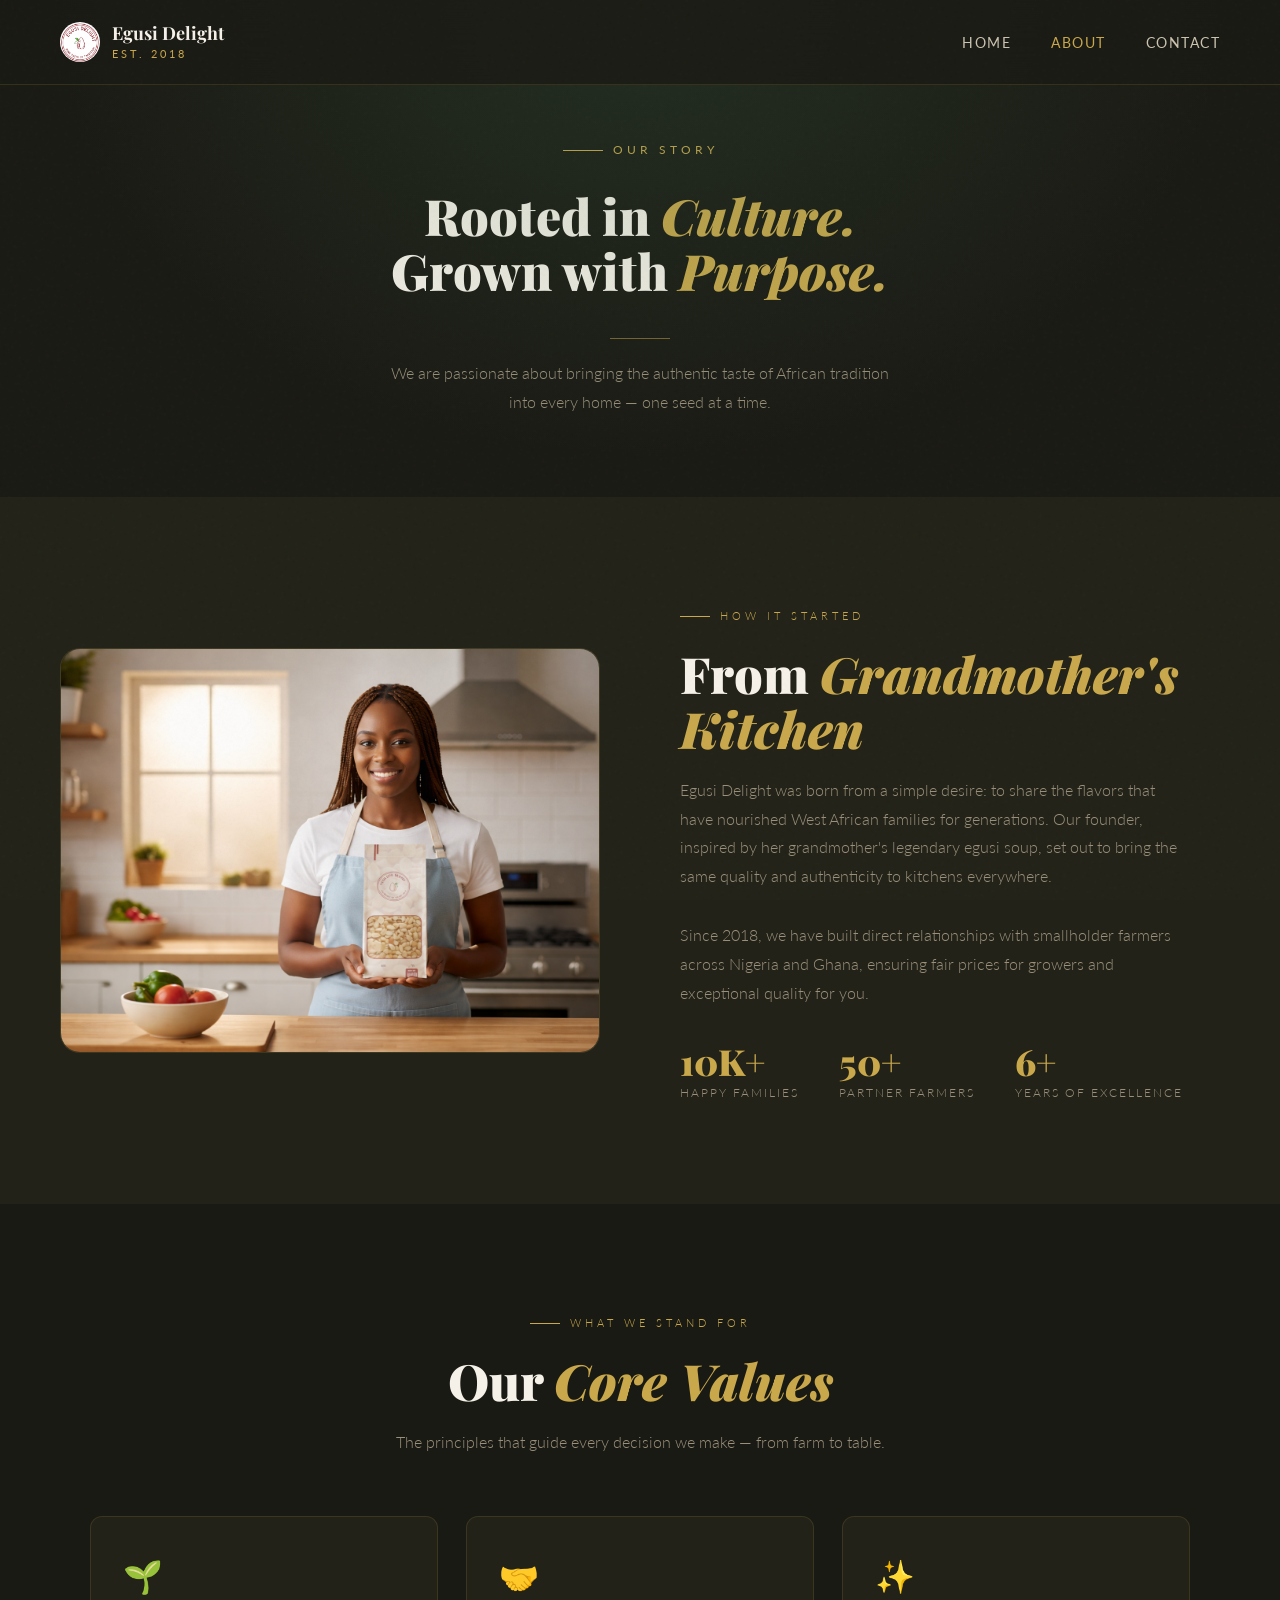
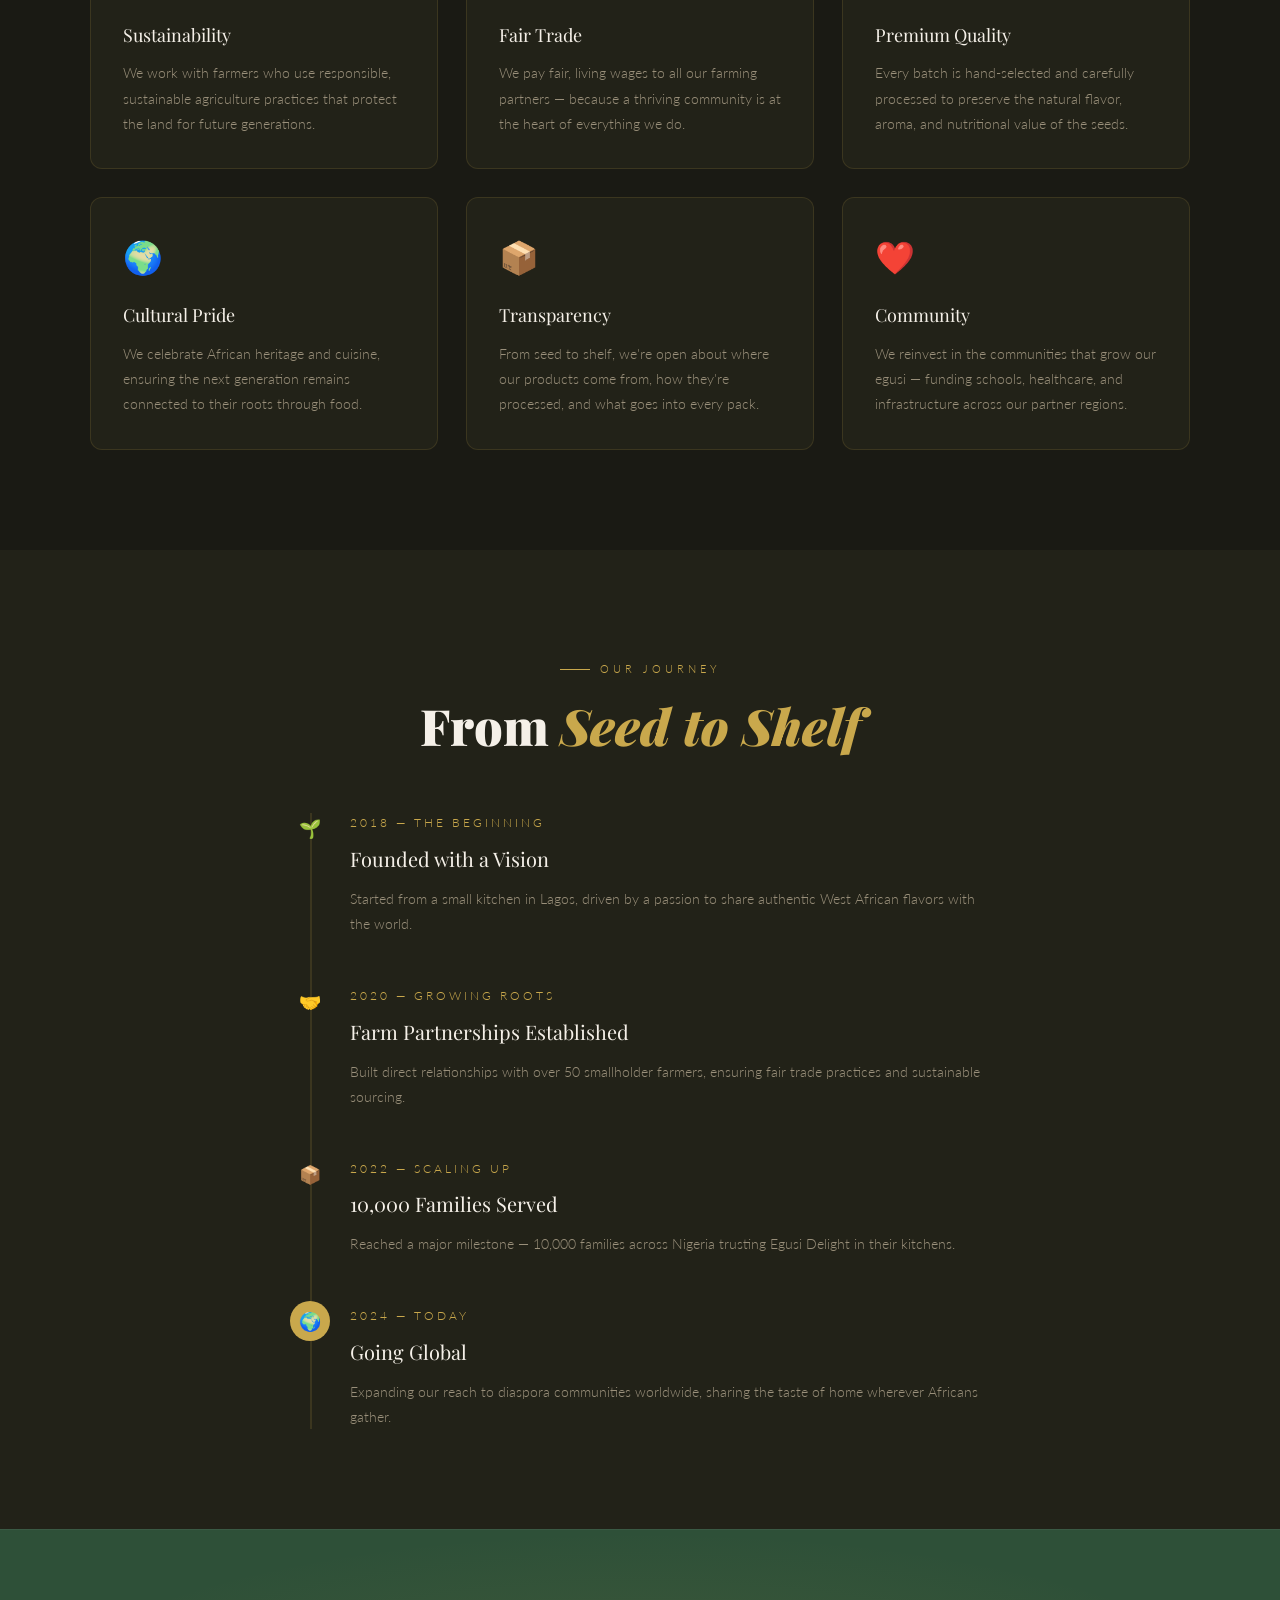
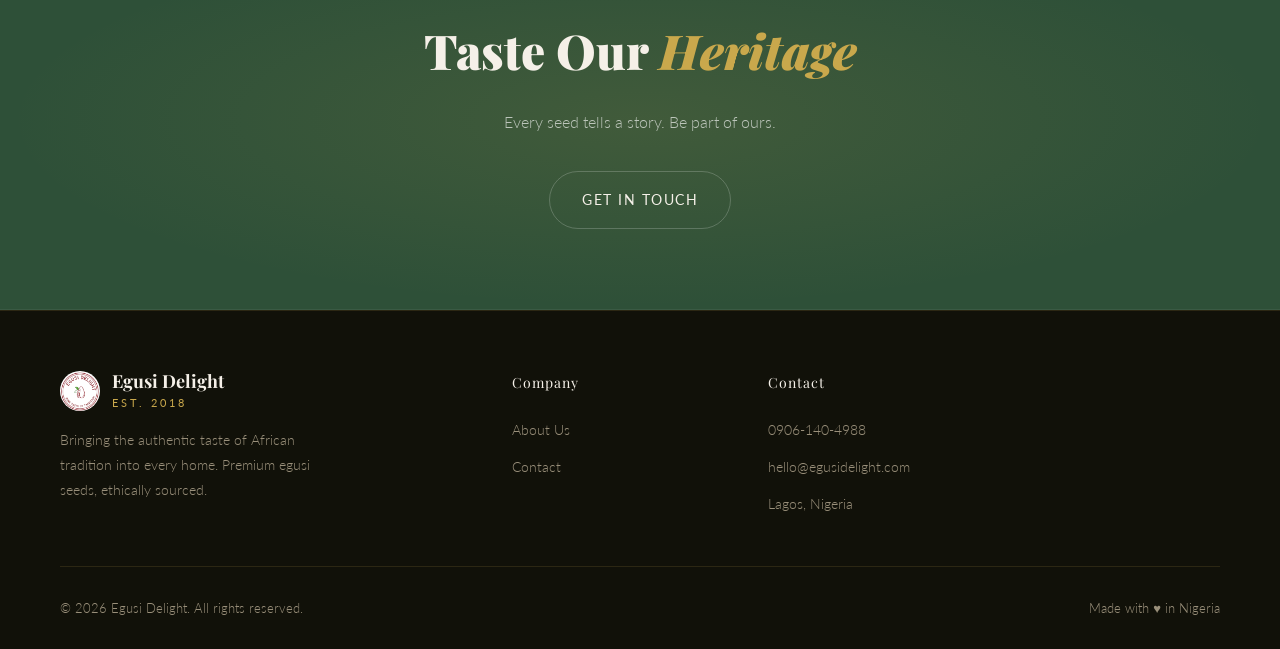
==== aboutUs.html @ 65bb6f56 "chore: first commit" ====
<!doctype html>
<html lang="en">
  <head>
    <meta charset="UTF-8" />
    <meta name="viewport" content="width=device-width, initial-scale=1.0" />
    <title>About Us — Egusi Delight</title>
    <link rel="icon" href="favicon.png" type="favicon.png" />
    <link rel="stylesheet" href="styles.css" />
  </head>
  <body>
    <!-- NAV -->
    <nav>
      <a href="index.html" class="nav-logo">
        <div class="nav-logo-icon"><img src="logo.png" alt="" /></div>
        <div class="nav-logo-text">
          Egusi Delight
          <span>Est. 2018</span>
        </div>
      </a>

      <ul class="nav-links">
        <li><a href="index.html">Home</a></li>
        <li><a href="aboutUs.html" class="active">About</a></li>
        <li><a href="#" data-contact>Contact</a></li>
      </ul>
    </nav>

    <!-- PAGE HERO -->
    <section class="page-hero">
      <div class="hero-eyebrow" style="justify-content: center">Our Story</div>
      <h1 class="section-title" style="text-align: center; max-width: 650px">
        Rooted in <em>Culture.</em><br />Grown with <em>Purpose.</em>
      </h1>
      <div class="divider"></div>
      <p class="section-desc" style="text-align: center; margin: 0 auto">
        We are passionate about bringing the authentic taste of African
        tradition into every home — one seed at a time.
      </p>
    </section>

    <!-- STORY SECTION -->
    <section class="about-strip" style="background: var(--bg2)">
      <div class="about-strip-img reveal">
        <img
          src="website-image.png"
          alt="Our Founder"
          onerror="this.parentNode.innerHTML = '👩🏾‍🌾'"
        />
      </div>
      <div class="about-strip-text reveal reveal-delay-1">
        <div class="section-eyebrow">How It Started</div>
        <h2 class="section-title">From <em>Grandmother's Kitchen</em></h2>
        <p class="section-desc">
          Egusi Delight was born from a simple desire: to share the flavors that
          have nourished West African families for generations. Our founder,
          inspired by her grandmother's legendary egusi soup, set out to bring
          the same quality and authenticity to kitchens everywhere.
        </p>
        <p class="section-desc" style="margin-top: 16px">
          Since 2018, we have built direct relationships with smallholder
          farmers across Nigeria and Ghana, ensuring fair prices for growers and
          exceptional quality for you.
        </p>
        <div class="stats-row" style="margin-top: 36px">
          <div class="stat">
            <div class="stat-num">10K+</div>
            <div class="stat-label">Happy Families</div>
          </div>
          <div class="stat">
            <div class="stat-num">50+</div>
            <div class="stat-label">Partner Farmers</div>
          </div>
          <div class="stat">
            <div class="stat-num">6+</div>
            <div class="stat-label">Years of Excellence</div>
          </div>
        </div>
      </div>
    </section>

    <!-- VALUES -->
    <section style="background: var(--bg)">
      <div style="text-align: center; margin-bottom: 60px" class="reveal">
        <div class="section-eyebrow" style="justify-content: center">
          What We Stand For
        </div>
        <h2 class="section-title">Our <em>Core Values</em></h2>
        <p class="section-desc" style="margin: 0 auto">
          The principles that guide every decision we make — from farm to table.
        </p>
      </div>

      <div class="values-grid" style="max-width: 1100px; margin: 0 auto">
        <div class="value-card reveal">
          <div class="value-icon">🌱</div>
          <div class="value-title">Sustainability</div>
          <p class="value-desc">
            We work with farmers who use responsible, sustainable agriculture
            practices that protect the land for future generations.
          </p>
        </div>
        <div class="value-card reveal reveal-delay-1">
          <div class="value-icon">🤝</div>
          <div class="value-title">Fair Trade</div>
          <p class="value-desc">
            We pay fair, living wages to all our farming partners — because a
            thriving community is at the heart of everything we do.
          </p>
        </div>
        <div class="value-card reveal reveal-delay-2">
          <div class="value-icon">✨</div>
          <div class="value-title">Premium Quality</div>
          <p class="value-desc">
            Every batch is hand-selected and carefully processed to preserve the
            natural flavor, aroma, and nutritional value of the seeds.
          </p>
        </div>
        <div class="value-card reveal reveal-delay-3">
          <div class="value-icon">🌍</div>
          <div class="value-title">Cultural Pride</div>
          <p class="value-desc">
            We celebrate African heritage and cuisine, ensuring the next
            generation remains connected to their roots through food.
          </p>
        </div>
        <div class="value-card reveal reveal-delay-1">
          <div class="value-icon">📦</div>
          <div class="value-title">Transparency</div>
          <p class="value-desc">
            From seed to shelf, we're open about where our products come from,
            how they're processed, and what goes into every pack.
          </p>
        </div>
        <div class="value-card reveal reveal-delay-2">
          <div class="value-icon">❤️</div>
          <div class="value-title">Community</div>
          <p class="value-desc">
            We reinvest in the communities that grow our egusi — funding
            schools, healthcare, and infrastructure across our partner regions.
          </p>
        </div>
      </div>
    </section>

    <!-- JOURNEY TIMELINE -->
    <section style="background: var(--bg2)">
      <div style="text-align: center; margin-bottom: 60px" class="reveal">
        <div class="section-eyebrow" style="justify-content: center">
          Our Journey
        </div>
        <h2 class="section-title">From <em>Seed to Shelf</em></h2>
      </div>

      <div style="max-width: 700px; margin: 0 auto; position: relative">
        <div
          style="
            position: absolute;
            left: 0;
            top: 0;
            bottom: 0;
            width: 2px;
            background: var(--border);
            left: 20px;
          "
        ></div>

        <div style="padding-left: 60px; margin-bottom: 50px" class="reveal">
          <div
            style="
              width: 40px;
              height: 40px;
              background: var(--green);
              border-radius: 50%;
              display: flex;
              align-items: center;
              justify-content: center;
              position: absolute;
              left: 0;
              margin-top: -5px;
              font-size: 18px;
            "
          >
            🌱
          </div>
          <div
            style="
              color: var(--gold);
              font-size: 12px;
              letter-spacing: 3px;
              text-transform: uppercase;
              margin-bottom: 8px;
            "
          >
            2018 — The Beginning
          </div>
          <div
            style="
              font-family: &quot;Playfair Display&quot;, serif;
              font-size: 20px;
              color: var(--cream);
              margin-bottom: 10px;
            "
          >
            Founded with a Vision
          </div>
          <p
            style="color: var(--text-muted); font-size: 14px; line-height: 1.8"
          >
            Started from a small kitchen in Lagos, driven by a passion to share
            authentic West African flavors with the world.
          </p>
        </div>

        <div
          style="padding-left: 60px; margin-bottom: 50px"
          class="reveal reveal-delay-1"
        >
          <div
            style="
              width: 40px;
              height: 40px;
              background: var(--green);
              border-radius: 50%;
              display: flex;
              align-items: center;
              justify-content: center;
              position: absolute;
              left: 0;
              margin-top: -5px;
              font-size: 18px;
            "
          >
            🤝
          </div>
          <div
            style="
              color: var(--gold);
              font-size: 12px;
              letter-spacing: 3px;
              text-transform: uppercase;
              margin-bottom: 8px;
            "
          >
            2020 — Growing Roots
          </div>
          <div
            style="
              font-family: &quot;Playfair Display&quot;, serif;
              font-size: 20px;
              color: var(--cream);
              margin-bottom: 10px;
            "
          >
            Farm Partnerships Established
          </div>
          <p
            style="color: var(--text-muted); font-size: 14px; line-height: 1.8"
          >
            Built direct relationships with over 50 smallholder farmers,
            ensuring fair trade practices and sustainable sourcing.
          </p>
        </div>

        <div
          style="padding-left: 60px; margin-bottom: 50px"
          class="reveal reveal-delay-2"
        >
          <div
            style="
              width: 40px;
              height: 40px;
              background: var(--green);
              border-radius: 50%;
              display: flex;
              align-items: center;
              justify-content: center;
              position: absolute;
              left: 0;
              margin-top: -5px;
              font-size: 18px;
            "
          >
            📦
          </div>
          <div
            style="
              color: var(--gold);
              font-size: 12px;
              letter-spacing: 3px;
              text-transform: uppercase;
              margin-bottom: 8px;
            "
          >
            2022 — Scaling Up
          </div>
          <div
            style="
              font-family: &quot;Playfair Display&quot;, serif;
              font-size: 20px;
              color: var(--cream);
              margin-bottom: 10px;
            "
          >
            10,000 Families Served
          </div>
          <p
            style="color: var(--text-muted); font-size: 14px; line-height: 1.8"
          >
            Reached a major milestone — 10,000 families across Nigeria trusting
            Egusi Delight in their kitchens.
          </p>
        </div>

        <div style="padding-left: 60px" class="reveal reveal-delay-3">
          <div
            style="
              width: 40px;
              height: 40px;
              background: var(--gold);
              border-radius: 50%;
              display: flex;
              align-items: center;
              justify-content: center;
              position: absolute;
              left: 0;
              margin-top: -5px;
              font-size: 18px;
            "
          >
            🌍
          </div>
          <div
            style="
              color: var(--gold);
              font-size: 12px;
              letter-spacing: 3px;
              text-transform: uppercase;
              margin-bottom: 8px;
            "
          >
            2024 — Today
          </div>
          <div
            style="
              font-family: &quot;Playfair Display&quot;, serif;
              font-size: 20px;
              color: var(--cream);
              margin-bottom: 10px;
            "
          >
            Going Global
          </div>
          <p
            style="color: var(--text-muted); font-size: 14px; line-height: 1.8"
          >
            Expanding our reach to diaspora communities worldwide, sharing the
            taste of home wherever Africans gather.
          </p>
        </div>
      </div>
    </section>

    <!-- CTA BANNER -->
    <section class="cta-banner">
      <h2>
        Taste Our
        <em style="font-style: italic; color: var(--gold)">Heritage</em>
      </h2>
      <p>Every seed tells a story. Be part of ours.</p>
      <div class="hero-cta">
        <a href="#" class="btn-secondary" data-contact>Get in Touch</a>
      </div>
    </section>

    <!-- FOOTER -->
    <footer>
      <div class="footer-grid">
        <div>
          <div
            class="nav-logo"
            style="
              text-decoration: none;
              display: flex;
              align-items: center;
              gap: 12px;
            "
          >
            <div class="nav-logo-icon"><img src="logo.png" alt="" /></div>
            <div class="nav-logo-text">
              Egusi Delight
              <span>Est. 2018</span>
            </div>
          </div>
          <p class="footer-brand-desc">
            Bringing the authentic taste of African tradition into every home.
            Premium egusi seeds, ethically sourced.
          </p>
        </div>
        <div>
          <div class="footer-heading">Company</div>
          <ul class="footer-links">
            <li><a href="aboutUs.html">About Us</a></li>
            <li><a href="#" data-contact>Contact</a></li>
          </ul>
        </div>
        <div>
          <div class="footer-heading">Contact</div>
          <ul class="footer-links">
            <li><a href="tel:0800000000">0906-140-4988</a></li>
            <li>
              <a href="mailto:hello@egusidelight.com">hello@egusidelight.com</a>
            </li>
            <li><a href="#">Lagos, Nigeria</a></li>
          </ul>
        </div>
      </div>
      <div class="footer-bottom">
        <span
          >© <span id="year"></span> Egusi Delight. All rights reserved.</span
        >
        <span>Made with ♥ in Nigeria</span>
      </div>
    </footer>

    <!-- CONTACT MODAL -->
    <div class="modal-overlay" id="contactModal">
      <div
        class="modal"
        role="dialog"
        aria-modal="true"
        aria-labelledby="modalTitle"
      >
        <button class="modal-close" id="modalClose" aria-label="Close">
          ✕
        </button>
        <form id="contactForm">
          <div class="modal-eyebrow">Get in Touch</div>
          <h2 id="modalTitle">Send Us a Message</h2>
          <p class="modal-sub">
            We'd love to hear from you. Fill out the form and we'll get back to
            you shortly.
          </p>

          <div class="form-row">
            <div class="form-group">
              <label for="firstName">First Name</label>
              <input
                type="text"
                id="firstName"
                name="firstName"
                placeholder="Ada"
                required
              />
            </div>
            <div class="form-group">
              <label for="lastName">Last Name</label>
              <input
                type="text"
                id="lastName"
                name="lastName"
                placeholder="Obi"
                required
              />
            </div>
          </div>

          <div class="form-group">
            <label for="email">Email Address</label>
            <input
              type="email"
              id="email"
              name="email"
              placeholder="ada@email.com"
              required
            />
          </div>

          <div class="form-group">
            <label for="subject">Subject</label>
            <select id="subject" name="subject" required>
              <option value="" disabled selected>Select a topic...</option>
              <option value="order">Place an Order</option>
              <option value="wholesale">Wholesale Inquiry</option>
              <option value="support">Customer Support</option>
              <option value="other">Other</option>
            </select>
          </div>

          <div class="form-group">
            <label for="message">Message</label>
            <textarea
              id="message"
              name="message"
              placeholder="Tell us how we can help..."
              required
            ></textarea>
          </div>

          <button type="submit" class="form-submit">Send Message →</button>
        </form>

        <div class="success-msg" id="successMsg">
          <div class="success-icon">✅</div>
          <h3>Message Sent!</h3>
          <p>
            Thank you for reaching out. We'll get back to you within 24 hours.
          </p>
        </div>
      </div>
    </div>

    <script src="main.js"></script>
  </body>
</html>
---- styles.css ----
@import url("https://fonts.googleapis.com/css2?family=Playfair+Display:wght@400;700;900&family=Lato:wght@300;400;700&display=swap");

:root {
  --bg: #1a1a14;
  --bg2: #222218;
  --bg3: #2a2a1e;
  --white: #ffffff;
  --green-light: #4e8a5c;
  --green-muted: #2e5038;
  --gold: #c9a84c;
  --gold-light: #e0c070;
  --cream: #f5f0e8;
  --cream-muted: #ccc4b0;
  --text: #e8e2d5;
  --text-muted: #998f7a;
  --border: rgba(201, 168, 76, 0.15);
  --shadow: 0 20px 60px rgba(0, 0, 0, 0.5);
  --radius: 12px;
  --radius-lg: 20px;
  --transition: 0.35s cubic-bezier(0.4, 0, 0.2, 1);
}

*,
*::before,
*::after {
  margin: 0;
  padding: 0;
  box-sizing: border-box;
}

html {
  scroll-behavior: smooth;
}

body {
  background: var(--bg);
  color: var(--text);
  font-family: "Lato", sans-serif;
  font-weight: 300;
  line-height: 1.7;
  overflow-x: hidden;
}

/* ─── TEXTURE OVERLAY ─── */
body::before {
  content: "";
  position: fixed;
  inset: 0;
  background-image: url("data:image/svg+xml,%3Csvg viewBox='0 0 256 256' xmlns='http://www.w3.org/2000/svg'%3E%3Cfilter id='noise'%3E%3CfeTurbulence type='fractalNoise' baseFrequency='0.9' numOctaves='4' stitchTiles='stitch'/%3E%3C/filter%3E%3Crect width='100%25' height='100%25' filter='url(%23noise)' opacity='0.04'/%3E%3C/svg%3E");
  pointer-events: none;
  z-index: 9999;
  opacity: 0.5;
}

/* ─── NAV ─── */
nav {
  position: fixed;
  top: 0;
  left: 0;
  right: 0;
  z-index: 100;
  display: flex;
  align-items: center;
  justify-content: space-between;
  padding: 22px 60px;
  background: rgba(26, 26, 20, 0.85);
  backdrop-filter: blur(20px);
  border-bottom: 1px solid var(--border);
  transition: var(--transition);
}

nav.scrolled {
  padding: 14px 60px;
  background: rgba(26, 26, 20, 0.97);
}

.nav-logo {
  display: flex;
  align-items: center;
  gap: 12px;
  text-decoration: none;
}

.nav-logo-icon {
  width: 40px;
  height: 40px;
  background: var(--white);
  border-radius: 50%;
  display: flex;
  align-items: center;
  justify-content: center;
  font-size: 18px;
}

.nav-logo-icon img {
  object-fit: cover;
  width: 100%;
}

.nav-logo-text {
  display: flex;
  flex-direction: column;
  gap: 5px;
  font-family: "Playfair Display", serif;
  font-size: 18px;
  font-weight: 700;
  color: var(--cream);
  line-height: 1.1;
}

.nav-logo-text span {
  display: block;
  font-size: 11px;
  font-family: "Lato", sans-serif;
  font-weight: 400;
  letter-spacing: 3px;
  text-transform: uppercase;
  color: var(--gold);
}

.nav-links {
  display: flex;
  align-items: center;
  gap: 40px;
  list-style: none;
}

.nav-links a {
  text-decoration: none;
  color: var(--cream-muted);
  font-size: 14px;
  letter-spacing: 1.5px;
  text-transform: uppercase;
  font-weight: 400;
  transition: color var(--transition);
}

.nav-links a:hover,
.nav-links a.active {
  color: var(--gold);
}

.nav-cart {
  display: flex;
  align-items: center;
  gap: 8px;
  color: var(--cream-muted);
  font-size: 14px;
  letter-spacing: 1px;
  cursor: pointer;
  transition: color var(--transition);
  background: none;
  border: none;
  cursor: pointer;
}

.nav-cart:hover {
  color: var(--gold);
}

.cart-count {
  background: var(--green);
  color: white;
  width: 20px;
  height: 20px;
  border-radius: 50%;
  font-size: 11px;
  display: flex;
  align-items: center;
  justify-content: center;
}

.nav-hamburger {
  display: none;
  flex-direction: column;
  gap: 5px;
  background: none;
  border: none;
  cursor: pointer;
  padding: 4px;
}

.nav-hamburger span {
  display: block;
  width: 24px;
  height: 2px;
  background: var(--cream);
  transition: var(--transition);
}

/* ─── HERO ─── */
.hero {
  min-height: 100vh;
  display: grid;
  grid-template-columns: 1fr 1fr;
  align-items: center;
  padding: 120px 60px 80px;
  gap: 60px;
  position: relative;
  overflow: hidden;
}

.hero::before {
  content: "";
  position: absolute;
  top: -200px;
  right: -200px;
  width: 700px;
  height: 700px;
  background: radial-gradient(
    circle,
    rgba(61, 107, 71, 0.2) 0%,
    transparent 70%
  );
  pointer-events: none;
}

.hero::after {
  content: "";
  position: absolute;
  bottom: -100px;
  left: -100px;
  width: 500px;
  height: 500px;
  background: radial-gradient(
    circle,
    rgba(201, 168, 76, 0.08) 0%,
    transparent 70%
  );
  pointer-events: none;
}

.hero-text {
  position: relative;
  z-index: 2;
}

.hero-eyebrow {
  display: inline-flex;
  align-items: center;
  gap: 10px;
  color: var(--gold);
  font-size: 12px;
  letter-spacing: 4px;
  text-transform: uppercase;
  margin-bottom: 28px;
  font-weight: 400;
}

.hero-eyebrow::before {
  content: "";
  width: 40px;
  height: 1px;
  background: var(--gold);
}

.hero h1 {
  font-family: "Playfair Display", serif;
  font-size: clamp(42px, 5vw, 68px);
  font-weight: 900;
  line-height: 1.05;
  color: var(--cream);
  margin-bottom: 24px;
}

.hero h1 em {
  font-style: italic;
  color: var(--gold);
}

.hero-desc {
  font-size: 17px;
  color: var(--text-muted);
  max-width: 420px;
  margin-bottom: 40px;
  line-height: 1.8;
}

.hero-badges {
  display: flex;
  flex-wrap: wrap;
  gap: 10px;
  margin-bottom: 40px;
}

.badge {
  display: flex;
  align-items: center;
  gap: 6px;
  background: rgba(61, 107, 71, 0.2);
  border: 1px solid rgba(61, 107, 71, 0.4);
  color: var(--cream-muted);
  padding: 6px 14px;
  border-radius: 100px;
  font-size: 13px;
  letter-spacing: 0.5px;
}

.badge-dot {
  width: 6px;
  height: 6px;
  border-radius: 50%;
  background: var(--green-light);
}

.hero-cta {
  display: flex;
  gap: 16px;
  flex-wrap: wrap;
}

.btn-primary {
  display: inline-flex;
  align-items: center;
  gap: 10px;
  background: var(--green);
  color: white;
  padding: 16px 32px;
  border-radius: 100px;
  text-decoration: none;
  font-size: 14px;
  letter-spacing: 1.5px;
  text-transform: uppercase;
  font-weight: 700;
  transition: var(--transition);
  border: none;
  cursor: pointer;
}

.btn-primary:hover {
  background: var(--green-light);
  transform: translateY(-2px);
  box-shadow: 0 10px 30px rgba(61, 107, 71, 0.4);
}

.btn-secondary {
  display: inline-flex;
  align-items: center;
  gap: 10px;
  background: transparent;
  color: var(--cream);
  padding: 16px 32px;
  border-radius: 100px;
  text-decoration: none;
  font-size: 14px;
  letter-spacing: 1.5px;
  text-transform: uppercase;
  font-weight: 400;
  border: 1px solid rgba(255, 255, 255, 0.2);
  transition: var(--transition);
  cursor: pointer;
}

.btn-secondary:hover {
  border-color: var(--gold);
  color: var(--gold);
  transform: translateY(-2px);
}

.hero-rating {
  display: flex;
  align-items: center;
  gap: 8px;
  margin-top: 40px;
  font-size: 13px;
  color: var(--text-muted);
}

.stars {
  color: var(--gold);
  letter-spacing: 2px;
  font-size: 14px;
}

.hero-visual {
  position: relative;
  z-index: 2;
  display: flex;
  justify-content: center;
  align-items: center;
}

.hero-img-wrapper {
  position: relative;
  width: 100%;
  max-width: 520px;
}

.hero-img-main {
  width: 100%;
  aspect-ratio: 4/5;
  background: linear-gradient(135deg, var(--bg2), var(--bg3));
  border-radius: var(--radius-lg);
  overflow: hidden;
  border: 1px solid var(--border);
  display: flex;
  align-items: center;
  justify-content: center;
  color: var(--text-muted);
  font-size: 14px;
  letter-spacing: 2px;
}

.hero-img-main img {
  width: 100%;
  height: 100%;
  object-fit: cover;
}

.hero-product-card {
  position: absolute;
  bottom: -30px;
  left: -40px;
  background: var(--bg2);
  border: 1px solid var(--border);
  border-radius: var(--radius);
  padding: 2px;
  width: 180px;
  height: 250px;
  /* border: 2px solid red; */
  /* box-shadow: var(--shadow); */
}

.hero-product-card img {
  width: 100%;
  height: 100%;
  object-fit: cover;
  border-radius: 8px;
  /* background: var(--bg3); */
}

/* .product-card-label {
  margin-top: 10px;
  font-family: "Playfair Display", serif;
  font-size: 13px;
  color: var(--cream);
}

.product-card-price {
  color: var(--gold);
  font-size: 12px;
  margin-top: 4px;
} */

/* ─── MARQUEE ─── */
.marquee-wrap {
  background: var(--green-muted);
  border-top: 1px solid rgba(255, 255, 255, 0.06);
  border-bottom: 1px solid rgba(255, 255, 255, 0.06);
  overflow: hidden;
  padding: 14px 0;
  white-space: nowrap;
}

.marquee-track {
  display: inline-flex;
  animation: marquee 20s linear infinite;
}

.marquee-item {
  display: inline-flex;
  align-items: center;
  gap: 20px;
  padding: 0 30px;
  font-size: 12px;
  letter-spacing: 3px;
  text-transform: uppercase;
  color: rgba(255, 255, 255, 0.7);
}

.marquee-item::after {
  content: "✦";
  color: var(--gold);
  font-size: 10px;
}

@keyframes marquee {
  0% {
    transform: translateX(0);
  }
  100% {
    transform: translateX(-50%);
  }
}

/* ─── SECTION SHARED ─── */
section {
  padding: 100px 60px;
}

.section-eyebrow {
  display: inline-flex;
  align-items: center;
  gap: 10px;
  color: var(--gold);
  font-size: 11px;
  letter-spacing: 4px;
  text-transform: uppercase;
  margin-bottom: 20px;
}

.section-eyebrow::before {
  content: "";
  width: 30px;
  height: 1px;
  background: var(--gold);
}

.section-title {
  font-family: "Playfair Display", serif;
  font-size: clamp(32px, 4vw, 50px);
  font-weight: 900;
  color: var(--cream);
  line-height: 1.1;
  margin-bottom: 20px;
}

.section-title em {
  font-style: italic;
  color: var(--gold);
}

.section-desc {
  color: var(--text-muted);
  font-size: 16px;
  max-width: 500px;
  line-height: 1.8;
}

/* ─── PRODUCTS ─── */
.products {
  background: var(--bg2);
}

.products-header {
  text-align: center;
  margin-bottom: 60px;
}

.products-header .section-eyebrow {
  justify-content: center;
}
.products-header .section-desc {
  margin: 0 auto;
}

.products-grid {
  display: grid;
  grid-template-columns: repeat(auto-fit, minmax(260px, 1fr));
  gap: 28px;
  max-width: 1100px;
  margin: 0 auto;
}

.product-card {
  background: var(--bg3);
  border: 1px solid var(--border);
  border-radius: var(--radius-lg);
  overflow: hidden;
  transition: var(--transition);
  cursor: pointer;
}

.product-card:hover {
  transform: translateY(-6px);
  border-color: rgba(201, 168, 76, 0.3);
  box-shadow: 0 30px 60px rgba(0, 0, 0, 0.4);
}

.product-img {
  width: 100%;
  aspect-ratio: 1;
  background: linear-gradient(135deg, #2a2a1e, #1e2a22);
  display: flex;
  align-items: center;
  justify-content: center;
  font-size: 60px;
  position: relative;
  overflow: hidden;
}

.product-img::after {
  content: "";
  position: absolute;
  inset: 0;
  background: linear-gradient(to bottom, transparent 60%, rgba(0, 0, 0, 0.3));
}

.product-info {
  padding: 22px;
}

.product-name {
  font-family: "Playfair Display", serif;
  font-size: 18px;
  color: var(--cream);
  margin-bottom: 6px;
}

.product-sub {
  font-size: 13px;
  color: var(--text-muted);
  margin-bottom: 16px;
}

.product-footer {
  display: flex;
  align-items: center;
  justify-content: space-between;
}

.product-price {
  color: var(--gold);
  font-family: "Playfair Display", serif;
  font-size: 20px;
  font-weight: 700;
}

.product-btn {
  background: var(--green);
  color: white;
  border: none;
  width: 36px;
  height: 36px;
  border-radius: 50%;
  font-size: 18px;
  cursor: pointer;
  display: flex;
  align-items: center;
  justify-content: center;
  transition: var(--transition);
}

.product-btn:hover {
  background: var(--green-light);
  transform: scale(1.1);
}

/* ─── ABOUT STRIP ─── */
.about-strip {
  background: var(--bg);
  display: grid;
  grid-template-columns: 1fr 1fr;
  gap: 80px;
  align-items: center;
}

.about-strip-img {
  width: 100%;
  aspect-ratio: 4/3;
  background: linear-gradient(135deg, var(--bg2), var(--bg3));
  border-radius: var(--radius-lg);
  border: 1px solid var(--border);
  display: flex;
  align-items: center;
  justify-content: center;
  font-size: 80px;
  overflow: hidden;
}

.about-strip-img img {
  width: 100%;
  height: 100%;
  object-fit: cover;
}

.about-strip-text .section-desc {
  margin-bottom: 30px;
}

/* ─── STATS ─── */
.stats-row {
  display: flex;
  gap: 40px;
  margin-top: 40px;
  flex-wrap: wrap;
}

.stat {
}

.stat-num {
  font-family: "Playfair Display", serif;
  font-size: 36px;
  font-weight: 900;
  color: var(--gold);
  line-height: 1;
}

.stat-label {
  font-size: 12px;
  letter-spacing: 2px;
  text-transform: uppercase;
  color: var(--text-muted);
  margin-top: 4px;
}

/* ─── CTA BANNER ─── */
.cta-banner {
  background: var(--green-muted);
  border-top: 1px solid rgba(255, 255, 255, 0.06);
  border-bottom: 1px solid rgba(255, 255, 255, 0.06);
  text-align: center;
  padding: 80px 60px;
  position: relative;
  overflow: hidden;
}

.cta-banner::before {
  content: "";
  position: absolute;
  inset: 0;
  background: radial-gradient(
    ellipse at center,
    rgba(201, 168, 76, 0.12) 0%,
    transparent 70%
  );
}

.cta-banner h2 {
  font-family: "Playfair Display", serif;
  font-size: clamp(28px, 4vw, 48px);
  font-weight: 900;
  color: var(--cream);
  margin-bottom: 16px;
  position: relative;
}

.cta-banner p {
  color: rgba(255, 255, 255, 0.65);
  font-size: 16px;
  margin-bottom: 36px;
  position: relative;
}

.cta-banner .hero-cta {
  justify-content: center;
  position: relative;
}

/* ─── FOOTER ─── */
footer {
  background: #111109;
  padding: 60px 60px 30px;
  border-top: 1px solid var(--border);
}

.footer-grid {
  display: grid;
  grid-template-columns: 2fr 1fr 1fr 1fr;
  gap: 60px;
  margin-bottom: 50px;
}

.footer-brand-desc {
  color: var(--text-muted);
  font-size: 14px;
  line-height: 1.8;
  margin-top: 16px;
  max-width: 260px;
}

.footer-heading {
  font-family: "Playfair Display", serif;
  font-size: 14px;
  color: var(--cream);
  margin-bottom: 20px;
  letter-spacing: 1px;
}

.footer-links {
  list-style: none;
  display: flex;
  flex-direction: column;
  gap: 10px;
}

.footer-links a {
  color: var(--text-muted);
  text-decoration: none;
  font-size: 14px;
  transition: color var(--transition);
}

.footer-links a:hover {
  color: var(--gold);
}

.footer-bottom {
  border-top: 1px solid var(--border);
  padding-top: 30px;
  display: flex;
  justify-content: space-between;
  align-items: center;
  color: var(--text-muted);
  font-size: 13px;
  flex-wrap: wrap;
  gap: 10px;
}

/* ─── MODAL ─── */
.modal-overlay {
  position: fixed;
  inset: 0;
  background: rgba(0, 0, 0, 0.8);
  backdrop-filter: blur(10px);
  z-index: 999;
  display: flex;
  align-items: center;
  justify-content: center;
  padding: 20px;
  opacity: 0;
  pointer-events: none;
  transition: opacity 0.3s ease;
}

.modal-overlay.active {
  opacity: 1;
  pointer-events: all;
}

.modal {
  background: var(--bg2);
  border: 1px solid var(--border);
  border-radius: var(--radius-lg);
  padding: 50px;
  width: 100%;
  max-width: 560px;
  position: relative;
  transform: translateY(20px);
  transition: transform 0.3s ease;
}

.modal-overlay.active .modal {
  transform: translateY(0);
}

.modal-close {
  position: absolute;
  top: 20px;
  right: 20px;
  background: none;
  border: none;
  color: var(--text-muted);
  font-size: 22px;
  cursor: pointer;
  width: 36px;
  height: 36px;
  border-radius: 50%;
  display: flex;
  align-items: center;
  justify-content: center;
  transition: var(--transition);
}

.modal-close:hover {
  background: rgba(255, 255, 255, 0.05);
  color: var(--cream);
}

.modal-eyebrow {
  color: var(--gold);
  font-size: 11px;
  letter-spacing: 4px;
  text-transform: uppercase;
  margin-bottom: 12px;
}

.modal h2 {
  font-family: "Playfair Display", serif;
  font-size: 28px;
  font-weight: 900;
  color: var(--cream);
  margin-bottom: 8px;
}

.modal-sub {
  color: var(--text-muted);
  font-size: 14px;
  margin-bottom: 32px;
}

.form-row {
  display: grid;
  grid-template-columns: 1fr 1fr;
  gap: 16px;
}

.form-group {
  display: flex;
  flex-direction: column;
  gap: 8px;
  margin-bottom: 18px;
}

.form-group label {
  font-size: 12px;
  letter-spacing: 1.5px;
  text-transform: uppercase;
  color: var(--text-muted);
}

.form-group input,
.form-group textarea,
.form-group select {
  background: var(--bg3);
  border: 1px solid var(--border);
  border-radius: 8px;
  padding: 13px 16px;
  color: var(--cream);
  font-family: "Lato", sans-serif;
  font-size: 15px;
  outline: none;
  transition: border-color var(--transition);
  width: 100%;
}

.form-group input:focus,
.form-group textarea:focus,
.form-group select:focus {
  border-color: var(--green-light);
}

.form-group textarea {
  resize: vertical;
  min-height: 100px;
}

.form-group select option {
  background: var(--bg2);
}

.form-submit {
  width: 100%;
  background: var(--green);
  color: white;
  border: none;
  padding: 16px;
  border-radius: 100px;
  font-size: 14px;
  letter-spacing: 2px;
  text-transform: uppercase;
  font-weight: 700;
  cursor: pointer;
  transition: var(--transition);
  margin-top: 8px;
}

.form-submit:hover {
  background: var(--green-light);
  transform: translateY(-2px);
  box-shadow: 0 10px 30px rgba(61, 107, 71, 0.4);
}

/* ─── SUCCESS MSG ─── */
.success-msg {
  text-align: center;
  padding: 20px 0;
  display: none;
}

.success-msg.show {
  display: block;
}
.success-icon {
  font-size: 50px;
  margin-bottom: 16px;
}
.success-msg h3 {
  font-family: "Playfair Display", serif;
  font-size: 24px;
  color: var(--cream);
  margin-bottom: 10px;
}
.success-msg p {
  color: var(--text-muted);
}

/* ─── ABOUT PAGE ─── */
.page-hero {
  min-height: 50vh;
  display: flex;
  flex-direction: column;
  align-items: center;
  justify-content: center;
  text-align: center;
  padding: 140px 60px 80px;
  position: relative;
  overflow: hidden;
}

.page-hero::before {
  content: "";
  position: absolute;
  inset: 0;
  background: radial-gradient(
    ellipse at center top,
    rgba(61, 107, 71, 0.25) 0%,
    transparent 65%
  );
  pointer-events: none;
}

.team-grid {
  display: grid;
  grid-template-columns: repeat(auto-fit, minmax(240px, 1fr));
  gap: 30px;
  margin-top: 50px;
}

.team-card {
  background: var(--bg2);
  border: 1px solid var(--border);
  border-radius: var(--radius-lg);
  overflow: hidden;
  transition: var(--transition);
}

.team-card:hover {
  transform: translateY(-5px);
  border-color: rgba(201, 168, 76, 0.25);
}

.team-img {
  width: 100%;
  aspect-ratio: 3/4;
  background: linear-gradient(135deg, var(--bg3), #1e2a22);
  display: flex;
  align-items: center;
  justify-content: center;
  font-size: 60px;
}

.team-info {
  padding: 22px;
}

.team-name {
  font-family: "Playfair Display", serif;
  font-size: 18px;
  color: var(--cream);
}

.team-role {
  color: var(--gold);
  font-size: 12px;
  letter-spacing: 2px;
  text-transform: uppercase;
  margin-top: 4px;
}

.values-grid {
  display: grid;
  grid-template-columns: repeat(auto-fit, minmax(280px, 1fr));
  gap: 28px;
  margin-top: 50px;
}

.value-card {
  background: var(--bg2);
  border: 1px solid var(--border);
  border-radius: var(--radius);
  padding: 32px;
  transition: var(--transition);
}

.value-card:hover {
  border-color: rgba(201, 168, 76, 0.25);
  transform: translateY(-3px);
}

.value-icon {
  font-size: 32px;
  margin-bottom: 16px;
}

.value-title {
  font-family: "Playfair Display", serif;
  font-size: 18px;
  color: var(--cream);
  margin-bottom: 10px;
}

.value-desc {
  color: var(--text-muted);
  font-size: 14px;
  line-height: 1.8;
}

/* ─── DIVIDER ─── */
.divider {
  width: 60px;
  height: 1px;
  background: var(--gold);
  margin: 20px auto;
  opacity: 0.5;
}

/* ─── ANIMATIONS ─── */
.reveal {
  opacity: 0;
  transform: translateY(30px);
  transition:
    opacity 0.7s ease,
    transform 0.7s ease;
}

.reveal.visible {
  opacity: 1;
  transform: translateY(0);
}

.reveal-delay-1 {
  transition-delay: 0.1s;
}
.reveal-delay-2 {
  transition-delay: 0.2s;
}
.reveal-delay-3 {
  transition-delay: 0.3s;
}

/* ─── RESPONSIVE ─── */
@media (max-width: 900px) {
  nav {
    padding: 18px 24px;
  }
  nav.scrolled {
    padding: 12px 24px;
  }
  .nav-links {
    display: none;
  }
  .nav-hamburger {
    display: flex;
  }

  .hero {
    grid-template-columns: 1fr;
    padding: 120px 24px 60px;
    text-align: center;
  }

  .hero-badges {
    justify-content: center;
  }
  .hero-cta {
    justify-content: center;
  }
  .hero-rating {
    justify-content: center;
  }
  .hero-desc {
    margin: 0 auto 40px;
  }
  .hero::before,
  .hero::after {
    display: none;
  }

  .hero-product-card {
    display: none;
  }

  section {
    padding: 70px 24px;
  }

  .about-strip {
    grid-template-columns: 1fr;
    padding: 70px 24px;
  }

  .footer-grid {
    grid-template-columns: 1fr 1fr;
    gap: 40px;
  }

  .form-row {
    grid-template-columns: 1fr;
  }

  .modal {
    padding: 36px 24px;
  }

  .page-hero {
    padding: 120px 24px 60px;
  }
}

@media (max-width: 480px) {
  .footer-grid {
    grid-template-columns: 1fr;
  }
  .hero h1 {
    font-size: 36px;
  }
}
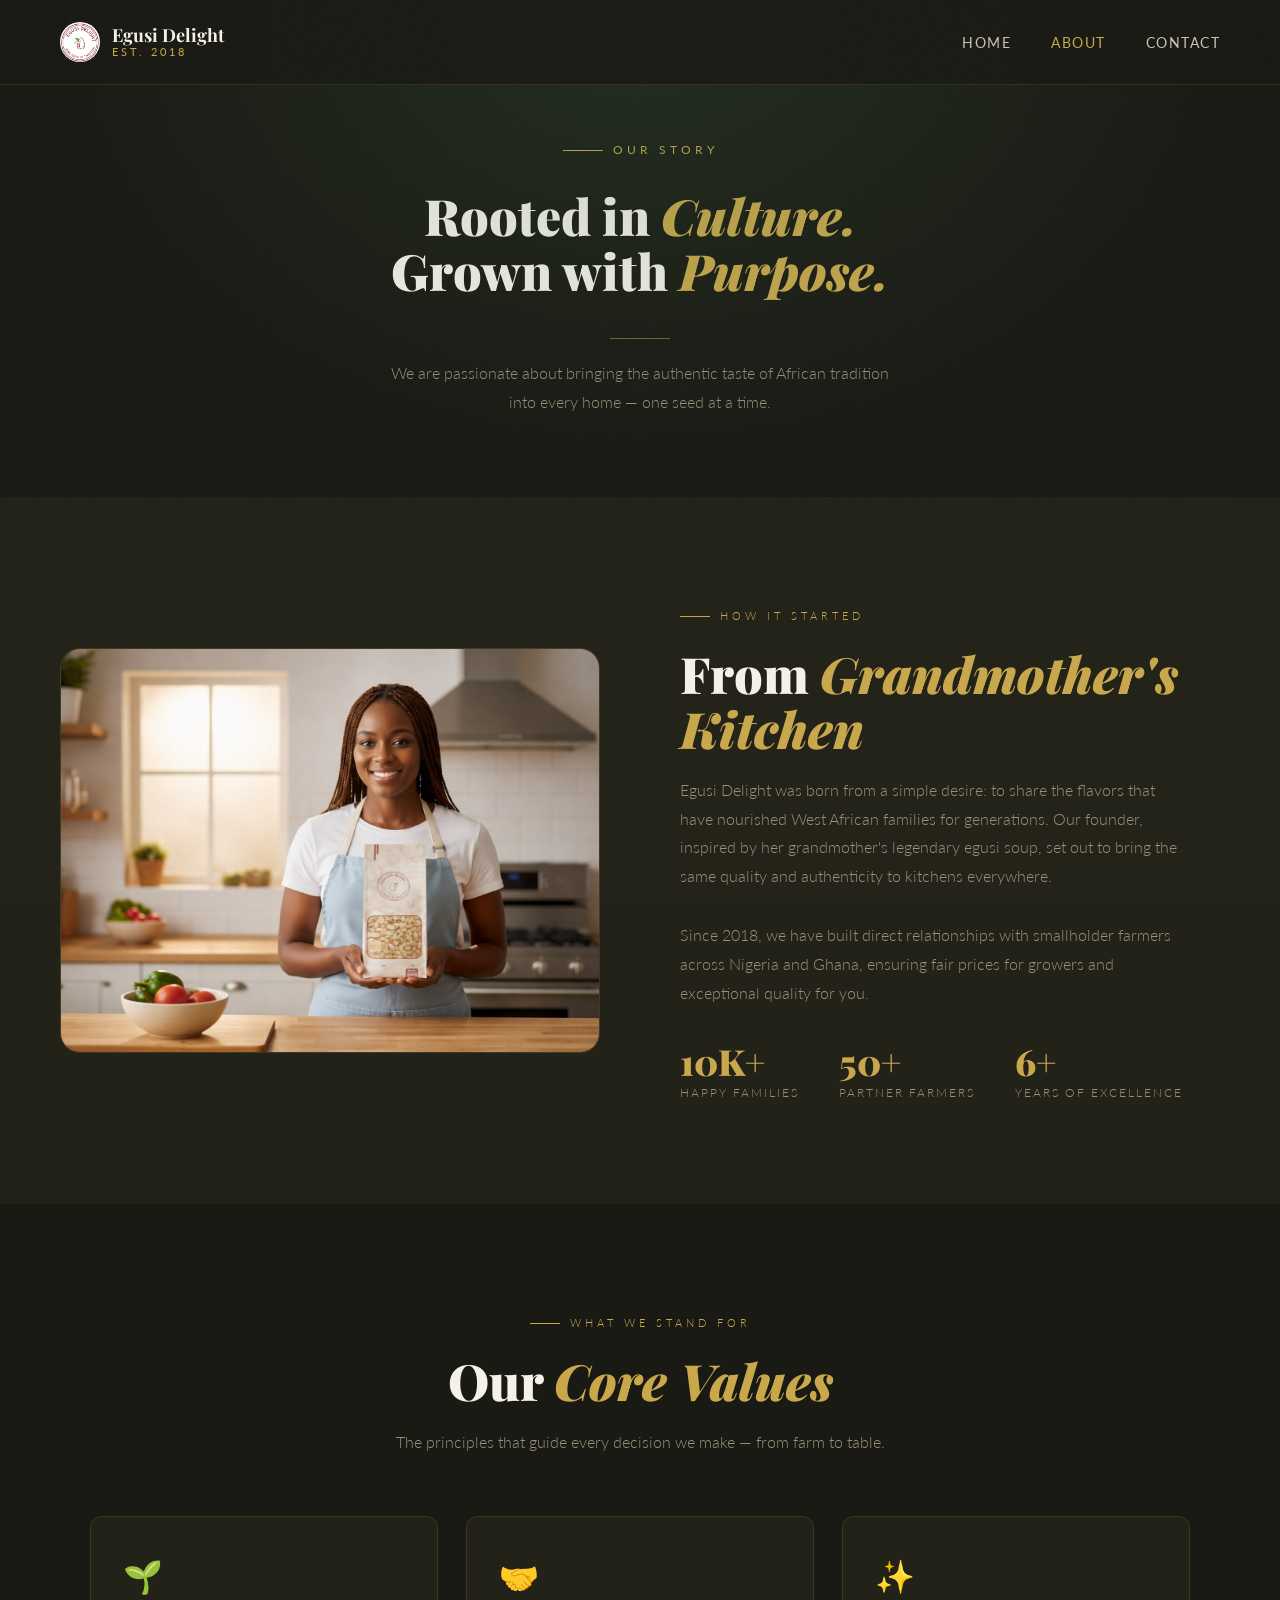
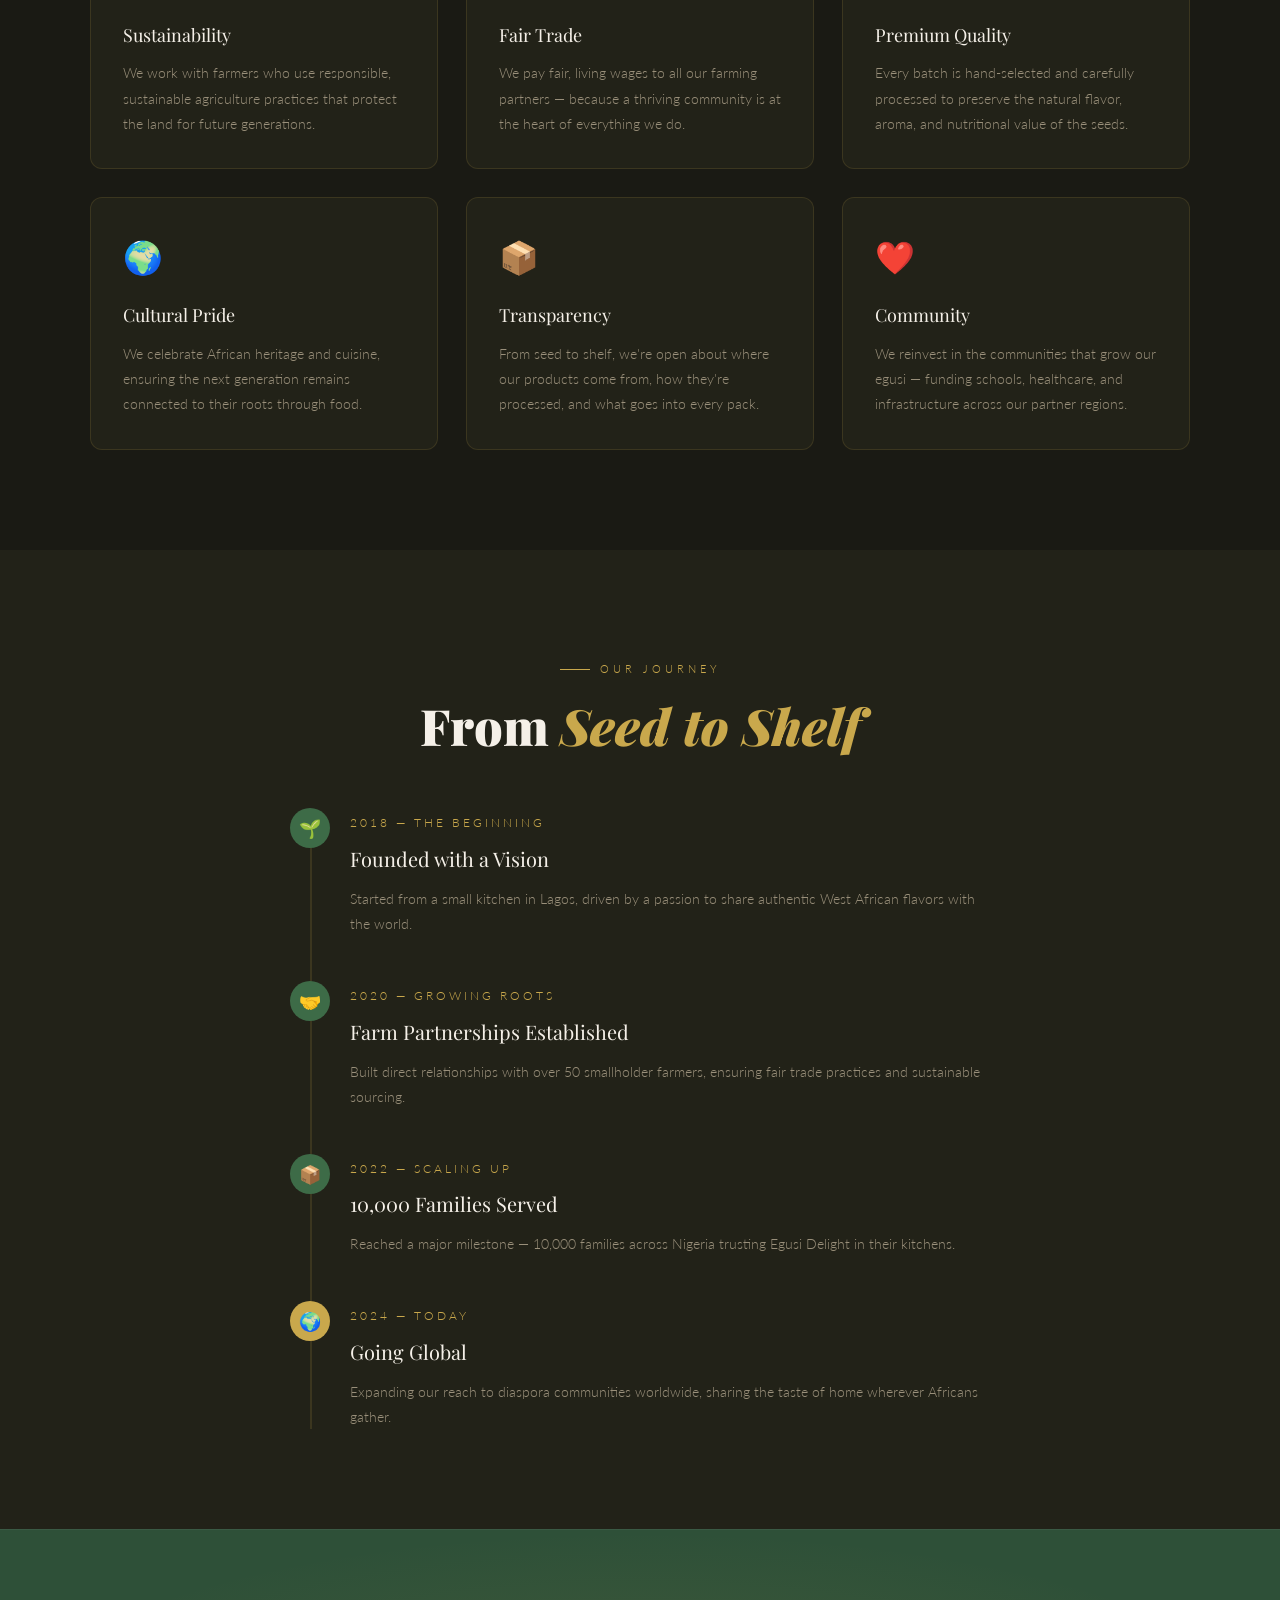
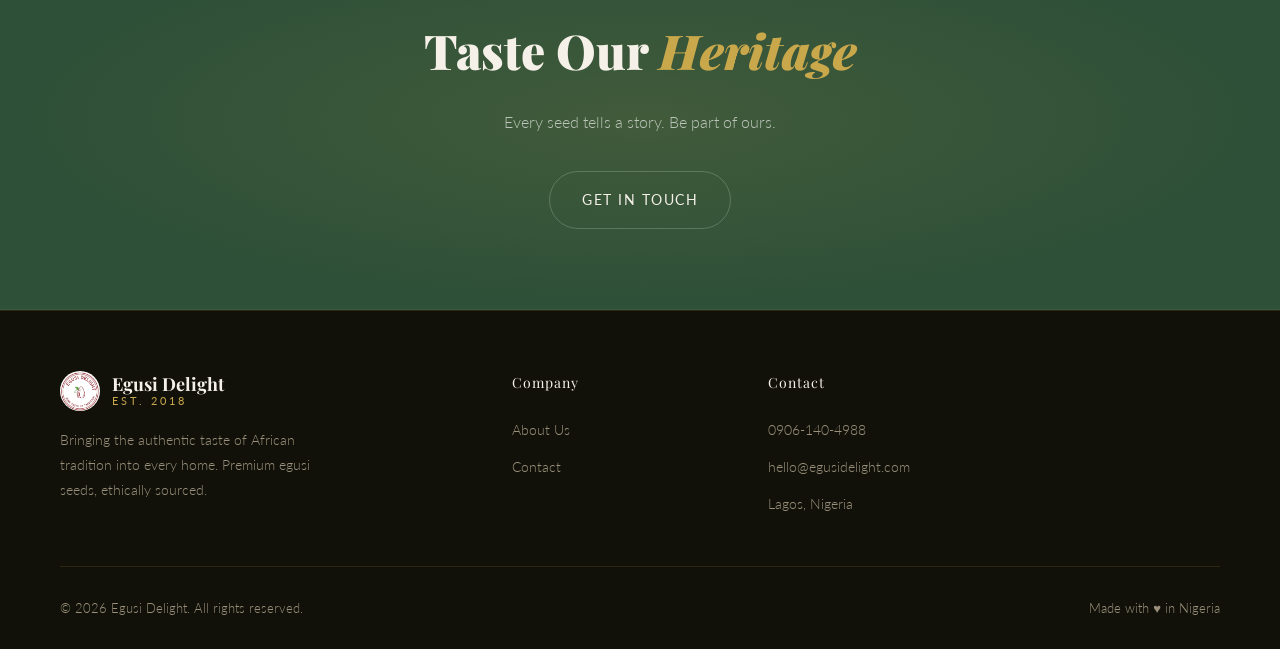
==== commit 1b62b835: "chore: finishing touches" ====
--- a/aboutUs.html
+++ b/aboutUs.html
@@ -23,6 +23,15 @@
         <li><a href="aboutUs.html" class="active">About</a></li>
         <li><a href="#" data-contact>Contact</a></li>
       </ul>
+
+      <button
+        id="menu"
+        class="nav-hamburger"
+        aria-label="Menu"
+        aria-expanded="false"
+      >
+        <img src="menu-icon.png" alt="" />
+      </button>
     </nav>
 
     <!-- PAGE HERO -->
--- a/styles.css
+++ b/styles.css
@@ -4,7 +4,7 @@
   --bg: #1a1a14;
   --bg2: #222218;
   --bg3: #2a2a1e;
-  --white: #ffffff;
+  --green: #3d6b47;
   --green-light: #4e8a5c;
   --green-muted: #2e5038;
   --gold: #c9a84c;
@@ -84,7 +84,7 @@
 .nav-logo-icon {
   width: 40px;
   height: 40px;
-  background: var(--white);
+  background: white;
   border-radius: 50%;
   display: flex;
   align-items: center;
@@ -93,14 +93,11 @@
 }
 
 .nav-logo-icon img {
+  width: 100%;
   object-fit: cover;
-  width: 100%;
 }
 
 .nav-logo-text {
-  display: flex;
-  flex-direction: column;
-  gap: 5px;
   font-family: "Playfair Display", serif;
   font-size: 18px;
   font-weight: 700;
@@ -140,52 +137,62 @@
   color: var(--gold);
 }
 
-.nav-cart {
-  display: flex;
-  align-items: center;
-  gap: 8px;
-  color: var(--cream-muted);
-  font-size: 14px;
-  letter-spacing: 1px;
-  cursor: pointer;
-  transition: color var(--transition);
+.nav-hamburger {
+  display: none;
   background: none;
   border: none;
   cursor: pointer;
-}
-
-.nav-cart:hover {
-  color: var(--gold);
-}
-
-.cart-count {
-  background: var(--green);
-  color: white;
-  width: 20px;
-  height: 20px;
-  border-radius: 50%;
-  font-size: 11px;
-  display: flex;
-  align-items: center;
-  justify-content: center;
-}
-
-.nav-hamburger {
-  display: none;
-  flex-direction: column;
-  gap: 5px;
-  background: none;
-  border: none;
-  cursor: pointer;
-  padding: 4px;
-}
-
-.nav-hamburger span {
+  padding: 6px;
+}
+
+/* smaller hamburger image */
+.nav-hamburger img {
+  width: 22px; /* smaller width */
+  height: auto;
   display: block;
-  width: 24px;
-  height: 2px;
-  background: var(--cream);
-  transition: var(--transition);
+}
+
+@media (max-width: 900px) {
+  .nav-links {
+    display: flex;
+    flex-direction: column;
+    position: fixed;
+    top: 65px;
+    left: 0;
+    right: 0;
+    background: rgba(18, 18, 13, 0.98);
+    backdrop-filter: blur(20px);
+    padding: 0 24px;
+    gap: 0;
+    border-bottom: 1px solid var(--border);
+    max-height: 0;
+    overflow: hidden;
+    transition:
+      max-height 0.4s cubic-bezier(0.4, 0, 0.2, 1),
+      padding 0.4s ease;
+    pointer-events: none;
+  }
+
+  .nav-links.open {
+    max-height: 400px;
+    padding: 16px 24px 24px;
+    pointer-events: all;
+  }
+
+  .nav-links li {
+    border-bottom: 1px solid var(--border);
+  }
+
+  .nav-links li:last-child {
+    border-bottom: none;
+  }
+
+  .nav-links a {
+    display: block;
+    padding: 16px 0;
+    font-size: 15px;
+    letter-spacing: 2px;
+  }
 }
 
 /* ─── HERO ─── */
@@ -414,22 +421,20 @@
   background: var(--bg2);
   border: 1px solid var(--border);
   border-radius: var(--radius);
-  padding: 2px;
+  padding: 20px;
   width: 180px;
-  height: 250px;
-  /* border: 2px solid red; */
-  /* box-shadow: var(--shadow); */
+  box-shadow: var(--shadow);
 }
 
 .hero-product-card img {
   width: 100%;
-  height: 100%;
+  height: 120px;
   object-fit: cover;
   border-radius: 8px;
-  /* background: var(--bg3); */
-}
-
-/* .product-card-label {
+  background: var(--bg3);
+}
+
+.product-card-label {
   margin-top: 10px;
   font-family: "Playfair Display", serif;
   font-size: 13px;
@@ -440,7 +445,7 @@
   color: var(--gold);
   font-size: 12px;
   margin-top: 4px;
-} */
+}
 
 /* ─── MARQUEE ─── */
 .marquee-wrap {
@@ -1128,11 +1133,12 @@
   nav.scrolled {
     padding: 12px 24px;
   }
-  .nav-links {
+  /* .nav-links {
     display: none;
-  }
+  } */
   .nav-hamburger {
-    display: flex;
+    display: block;
+    color: white;
   }
 
   .hero {
